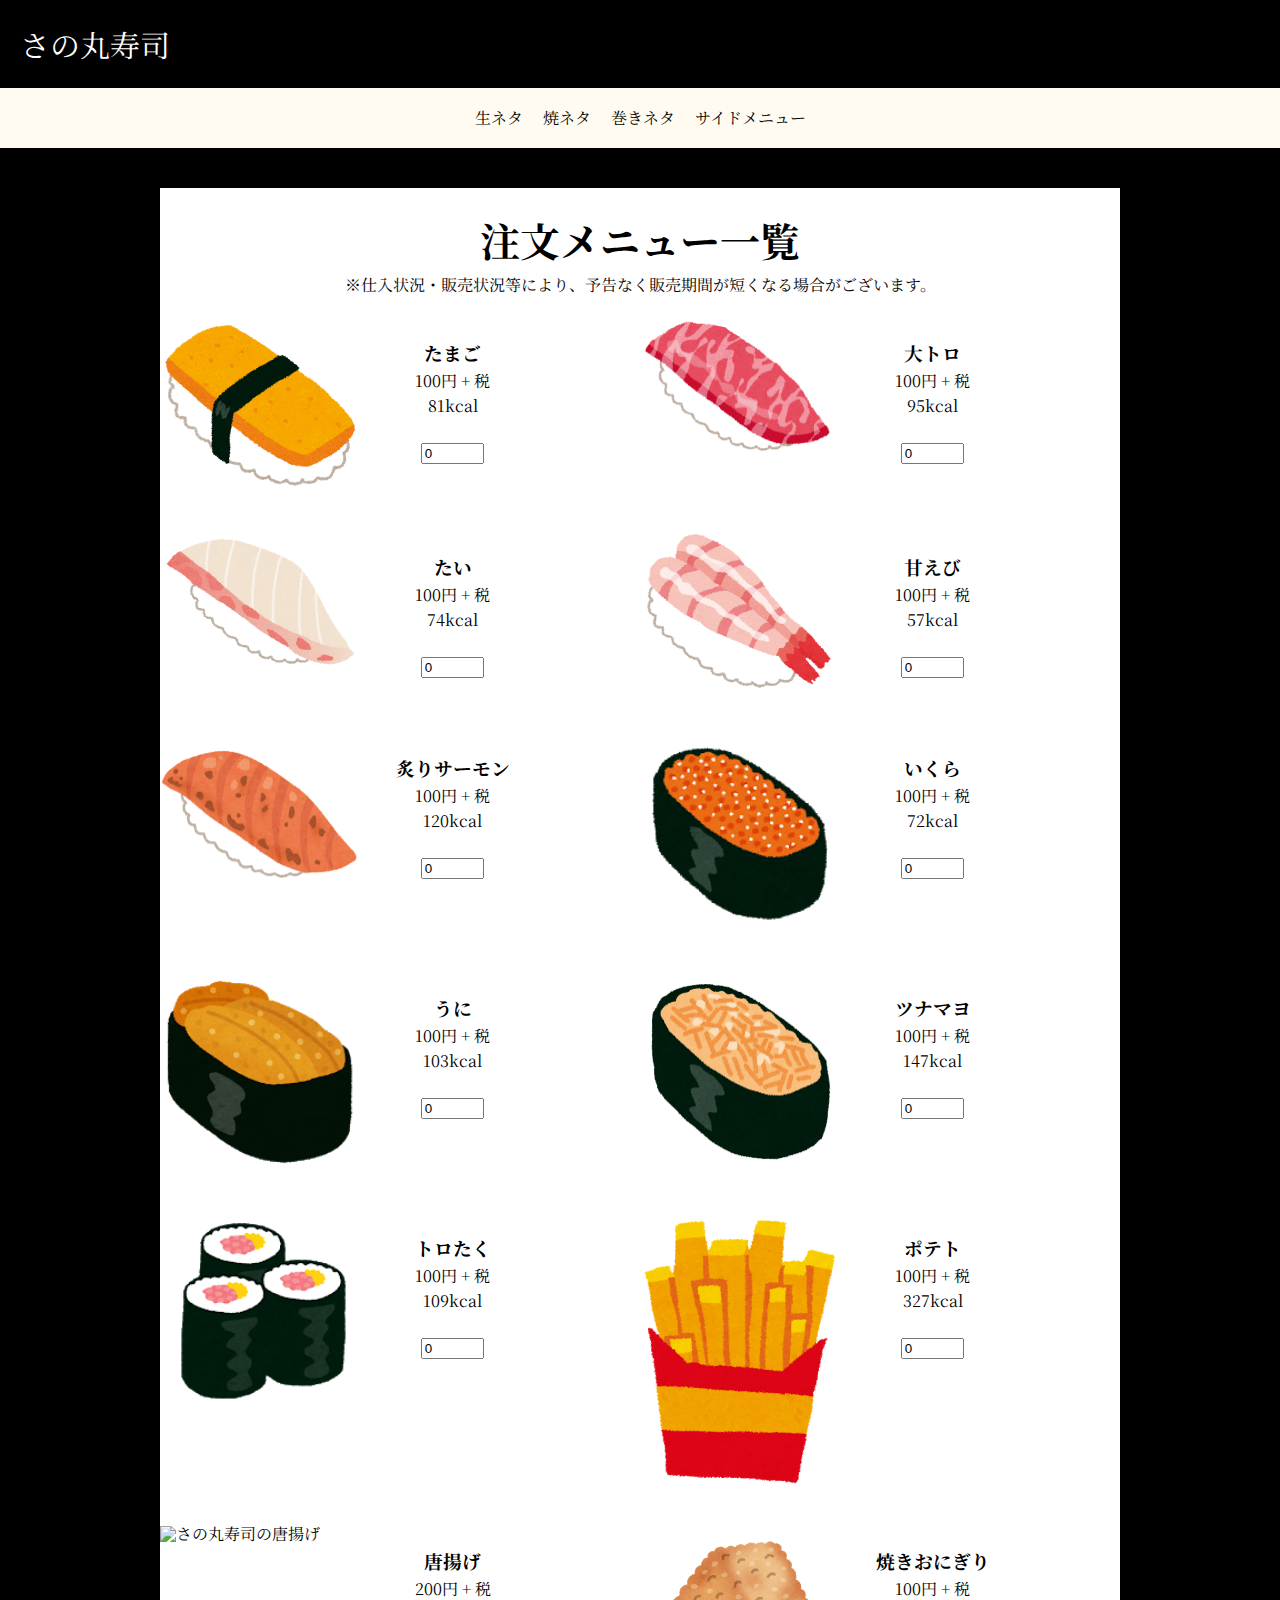
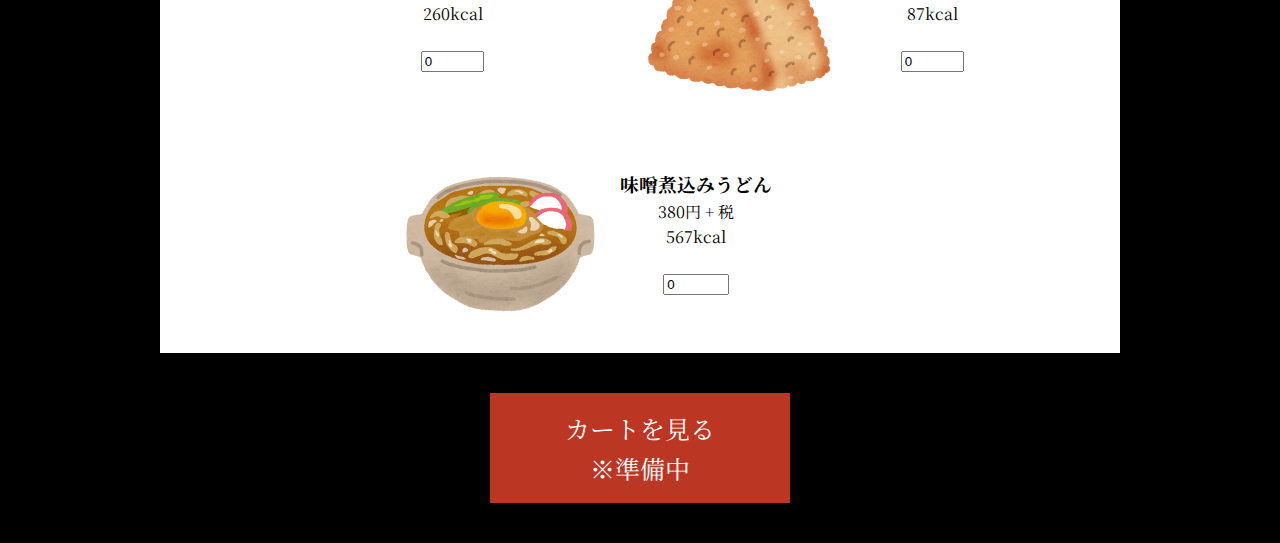
==== order.html @ 3fa46093 "Create order.html" ====
<!DOCTYPE html>
<html lang="ja">
    <head>
        <meta charset="UTF-8">
        <title>さの丸寿司</title>
        <meta name="viewport" content="width=device-width, initial-scale=1.0, maximum-scale=1.0, minimum-scale=1.0">
        <link rel="stylesheet" href="./css/reset.css" type="text/css">
        <link rel="stylesheet" href="./css/style.css" type="text/css">
        <link href="https://fonts.googleapis.com/css2?family=Noto+Serif+JP:wght@600&display=swap" rel="stylesheet">
    </head>

    <body>
      <header class="header">
        <a href="index.html" class="logo">さの丸寿司</a>
        <div class="select-ber">
          <ul class="select-menu">
            <li class="genre"><a href="#nama">生ネタ</a></li>
            <li class="genre"><a href="#yaki">焼ネタ</a></li>
            <li class="genre"><a href="#maki">巻きネタ</a></li>
            <li class="genre"><a href="#side">サイドメニュー</a></li>
          </ul>
        </div>
        <!-- <img src="./images/top2.png" alt="さの丸寿司" class="top-img"> -->
      </header>

      <main class="main">
        <div class="menu">
          <div class="menu-text">
            <h1 class="big-menu">注文メニュー一覧</h1>
            <p class="note">※仕入状況・販売状況等により、予告なく販売期間が短くなる場合がございます。</p>
          </div>

          <ul class="sushi-list">
            <li class="sushi-set" id="nama">
              <figure class="sushi-photo">
                <img src="./images/sushi_tamago.png" alt="さの丸寿司のたまご" class="sushi-img">
              </figure>
              <div class="order-page">
                <div class="sushi-text">
                  <h3>たまご</h3>
                  <p>100円 + 税<br>81kcal</p>
                </div>
                <div class="sushi-input">
                  <input type="number" name="example2" value="0" style="width: 30%;">
                </div>
              </div>
            </li>

            <li class="sushi-set">
              <figure class="sushi-photo">
                <img src="./images/sushi_ootoro.png" alt="さの丸寿司の大トロ" class="sushi-img">
              </figure>
              <div class="order-page">
                <div class="sushi-text">
                  <h3>大トロ</h3>
                  <p>100円 + 税<br>95kcal</p>
                </div>
                <div class="sushi-input">
                  <input type="number" name="example2" value="0" style="width: 30%;">
                </div>
              </div>
            </li>

            <li class="sushi-set">
              <figure class="sushi-photo">
                <img src="./images/sushi_tai.png" alt="さの丸寿司のたい" class="sushi-img">
              </figure>
              <div class="order-page">
                <div class="sushi-text">
                  <h3>たい</h3>
                  <p>100円 + 税<br>74kcal</p>
                </div>
                <div class="sushi-input">
                  <input type="number" name="example2" value="0" style="width: 30%;">
                </div>
              </div>
            </li>

            <li class="sushi-set" id="yaki">
              <figure class="sushi-photo">
                <img src="./images/sushi_amaebi.png" alt="さの丸寿司の甘えび" class="sushi-img">
              </figure>
              <div class="order-page">
                <div class="sushi-text">
                  <h3>甘えび</h3>
                  <p>100円 + 税<br>57kcal</p>
                </div>
                <div class="sushi-input">
                  <input type="number" name="example2" value="0" style="width: 30%;">
                </div>
              </div>
            </li>

            <li class="sushi-set">
              <figure class="sushi-photo">
                <img src="./images/sushi_aburi_salmon.png" alt="さの丸寿司の炙りサーモン" class="sushi-img">
              </figure>
              <div class="order-page">
                <div class="sushi-text">
                  <h3>炙りサーモン</h3>
                  <p>100円 + 税<br>120kcal</p>
                </div>
                <div class="sushi-input">
                  <input type="number" name="example2" value="0" style="width: 30%;">
                </div>
              </div>
            </li>

            <li class="sushi-set">
              <figure class="sushi-photo">
                <img src="./images/sushi_ikura.png" alt="さの丸寿司のいくら" class="sushi-img">
              </figure>
              <div class="order-page">
                <div class="sushi-text">
                  <h3>いくら</h3>
                  <p>100円 + 税<br>72kcal</p>
                </div>
                <div class="sushi-input">
                  <input type="number" name="example2" value="0" style="width: 30%;">
                </div>
              </div>
            </li>

            <li class="sushi-set" id="age">
              <figure class="sushi-photo">
                <img src="./images/sushi_uni.png" alt="さの丸寿司のうに" class="sushi-img">
              </figure>
              <div class="order-page">
                <div class="sushi-text">
                  <h3>うに</h3>
                  <p>100円 + 税<br>103kcal</p>
                </div>
                <div class="sushi-input">
                  <input type="number" name="example2" value="0" style="width: 30%;">
                </div>
              </div>
            </li>

            <li class="sushi-set">
              <figure class="sushi-photo">
                <img src="./images/sushi_tsuna.png" alt="さの丸寿司のツナマヨ" class="sushi-img">
              </figure>
              <div class="order-page">
                <div class="sushi-text">
                  <h3>ツナマヨ</h3>
                  <p>100円 + 税<br>147kcal</p>
                </div>
                <div class="sushi-input">
                  <input type="number" name="example2" value="0" style="width: 30%;">
                </div>
              </div>
            </li>

            <li class="sushi-set" id="maki">
              <figure class="sushi-photo">
                <img src="./images/sushi_makimono_torotaku.png" alt="さの丸寿司のトロたく" class="sushi-img">
              </figure>
              <div class="order-page">
                <div class="sushi-text">
                  <h3>トロたく</h3>
                  <p>100円 + 税<br>109kcal</p>
                </div>
                <div class="sushi-input">
                  <input type="number" name="example2" value="0" style="width: 30%;">
                </div>
              </div>
            </li>

            <li class="sushi-set">
              <figure class="sushi-photo">
                <img src="./images/food_frenchfry.png" alt="さの丸寿司のポテト" class="sushi-img">
              </figure>
              <div class="order-page">
                <div class="sushi-text">
                  <h3>ポテト</h3>
                  <p>100円 + 税<br>327kcal</p>
                </div>
                <div class="sushi-input">
                  <input type="number" name="example2" value="0" style="width: 30%;">
                </div>
              </div>
            </li>

            <li class="sushi-set" id="side">
              <figure class="sushi-photo">
                <img src="./images/food_karaage.png" alt="さの丸寿司の唐揚げ" class="sushi-img">
              </figure>
              <div class="order-page">
                <div class="sushi-text">
                  <h3>唐揚げ</h3>
                  <p>200円 + 税<br>260kcal</p>
                </div>
                <div class="sushi-input">
                  <input type="number" name="example2" value="0" style="width: 30%;">
                </div>
              </div>
            </li>

            <li class="sushi-set">
              <figure class="sushi-photo">
                <img src="./images/onigiri_yakionigiri.png" alt="さの丸寿司の焼きおにぎり" class="sushi-img">
              </figure>
              <div class="order-page">
                <div class="sushi-text">
                  <h3>焼きおにぎり</h3>
                  <p>100円 + 税<br>87kcal</p>
                </div>
                <div class="sushi-input">
                  <input type="number" name="example2" value="0" style="width: 30%;">
                </div>
              </div>
            </li>

            <li class="sushi-set">
              <figure class="sushi-photo">
                <img src="./images/food_misonikomi_udon.png" alt="さの丸寿司の味噌煮込みうどん" class="sushi-img">
              </figure>
              <div class="order-page">
                <div class="sushi-text">
                  <h3>味噌煮込みうどん</h3>
                  <p>380円 + 税<br>567kcal</p>
                </div>
                <div class="sushi-input">
                  <input type="number" name="example2" value="0" style="width: 30%;">
                </div>
              </div>
            </li>

          </ul>
        </div>

        <a href="order.html" class="order-btn">
          <p class="order-text">カートを見る<br>※準備中</p>
        </a>

      </main>
    </body>
</html>
---- css/style.css ----
.header {

}

body {
  background-color: black;
}

.logo {
  display: block;
  color: #ffffff;
  font-size: 30px;
  padding: 20px;
}

.top-img {
  display: block;
  width: 90vw;
  margin: 20px auto;
  background-size: contain;
}

.menu {
  background-color: #ffffff;
  width: 75vw;
  margin: 40px auto;
}

.menu-text {
  text-align: center;
}

.big-menu {
  padding-top: 20px;
  font-size: 40px;
}

.note {

}

.sushi-list {
  display: flex;
  /* float: left; */
  flex-wrap: wrap;
}

.sushi-set {
  margin: 20px auto;
  display: flex;
  width: 50%;
}

.sushi-img {
  width: 100%;
  display: block;
}

.sushi-photo {
  width: 200px;
}

.sushi-text {
  margin: 20px;
  text-align: center;
}

.order-text {
  color: #ffffff;
}

.order-btn {
  display: block;
  background-color: #bc3624;
  width: 300px;
  height: 110px;
  margin: 40px auto;
  transition: all 0.2s ease-in-out;
}

.order-btn:hover {
  background-color: #da503e;
}

.order-text {
  font-size: 25px;
  text-align: center;
  padding: 15px;
}

/* order.html */
.select-ber {
  display: flex;
  z-index: 1;
  height: 60px;
  background-color: #fffbf1;
  justify-content: center;
  align-items: center;
}

.select-menu {
  display: flex;
}

.genre {
  padding: 10px;
}

.genre:hover {
  transition: all 0.2s ease-in-out;
  color: #b09a68;
}

.order-page {
  text-align: center;
}

@media screen and (max-width: 480px) {
  .logo {
    font-size: 20px;
  }

  .big-menu {
    font-size: 30px;
  }

  .note {
    font-size: 10px;
  }

  .sushi-set {
    width: 100%;
  }

  .order-btn {
    display: block;
    background-color: #bc3624;
    width: 180px;
    height: 80px;
    margin: 20px auto;
  }

  .order-text {
    font-size: 18px;
    text-align: center;
    padding: 10px;
  }

  .genre {
    font-size: 13px;
  }
}
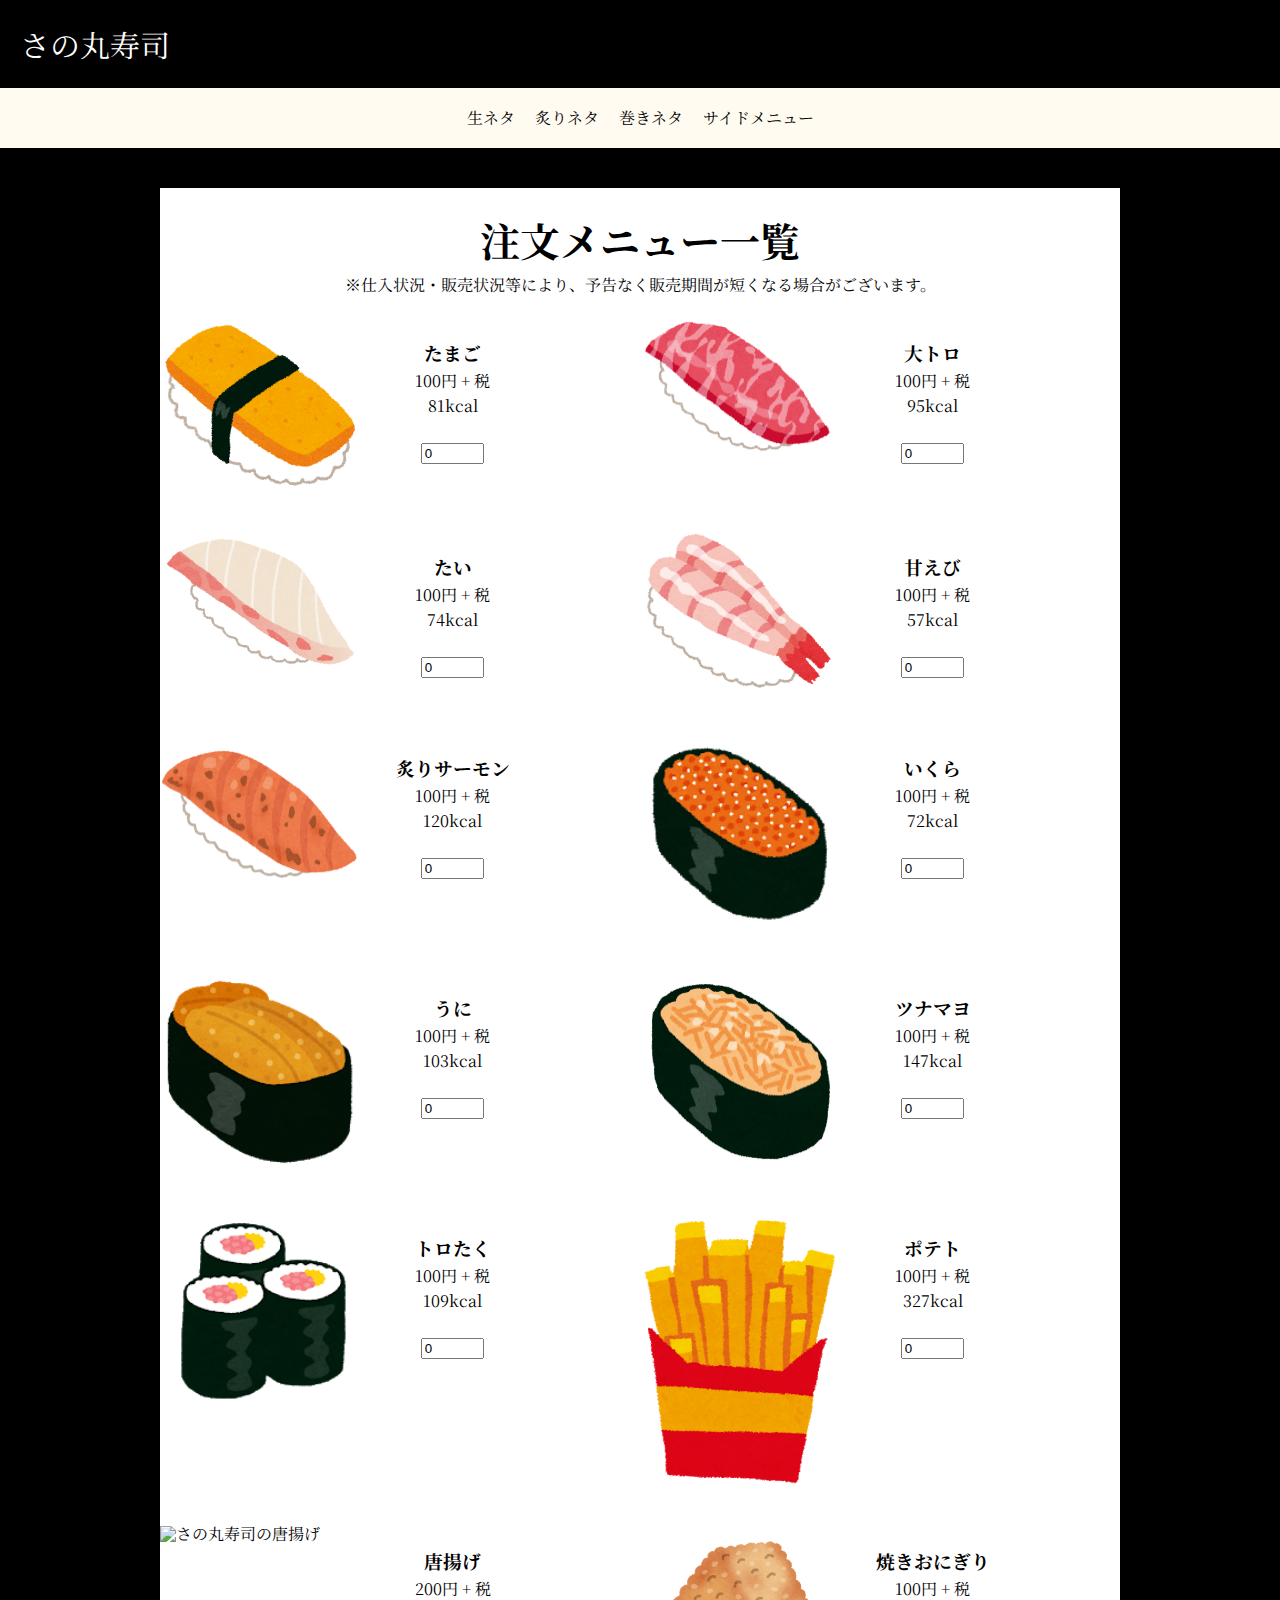
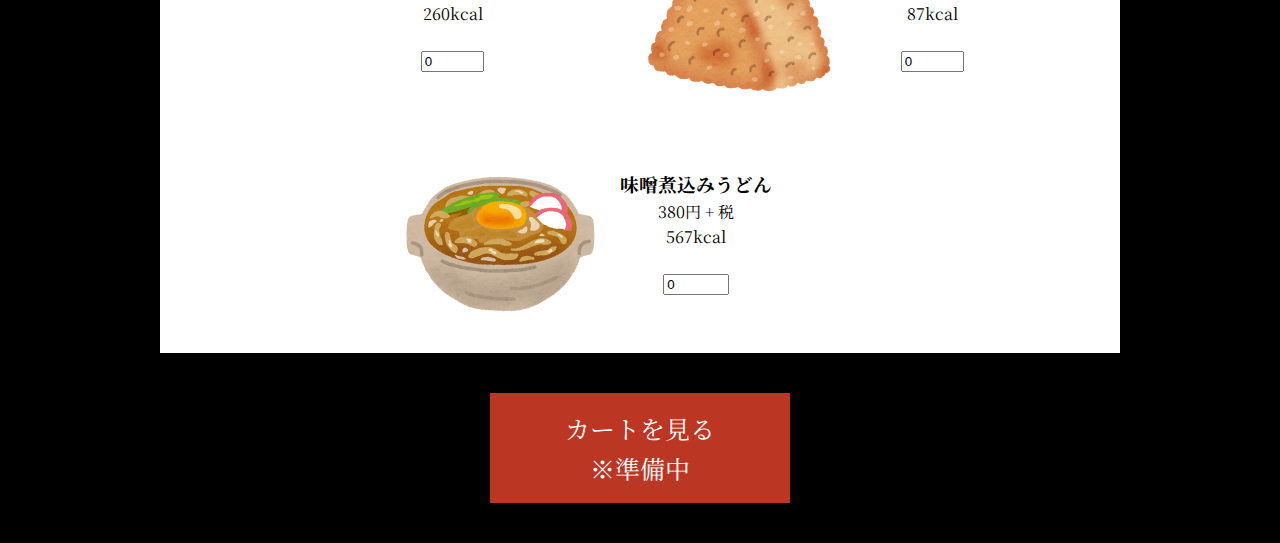
==== commit cdc30ca6: "Update order.html" ====
--- a/order.html
+++ b/order.html
@@ -15,7 +15,7 @@
         <div class="select-ber">
           <ul class="select-menu">
             <li class="genre"><a href="#nama">生ネタ</a></li>
-            <li class="genre"><a href="#yaki">焼ネタ</a></li>
+            <li class="genre"><a href="#aburi">炙りネタ</a></li>
             <li class="genre"><a href="#maki">巻きネタ</a></li>
             <li class="genre"><a href="#side">サイドメニュー</a></li>
           </ul>
@@ -76,7 +76,7 @@
               </div>
             </li>
 
-            <li class="sushi-set" id="yaki">
+            <li class="sushi-set">
               <figure class="sushi-photo">
                 <img src="./images/sushi_amaebi.png" alt="さの丸寿司の甘えび" class="sushi-img">
               </figure>
@@ -91,7 +91,7 @@
               </div>
             </li>
 
-            <li class="sushi-set">
+            <li class="sushi-set" id="aburi">
               <figure class="sushi-photo">
                 <img src="./images/sushi_aburi_salmon.png" alt="さの丸寿司の炙りサーモン" class="sushi-img">
               </figure>
@@ -106,7 +106,7 @@
               </div>
             </li>
 
-            <li class="sushi-set">
+            <li class="sushi-set" id="maki">
               <figure class="sushi-photo">
                 <img src="./images/sushi_ikura.png" alt="さの丸寿司のいくら" class="sushi-img">
               </figure>
@@ -121,7 +121,7 @@
               </div>
             </li>
 
-            <li class="sushi-set" id="age">
+            <li class="sushi-set">
               <figure class="sushi-photo">
                 <img src="./images/sushi_uni.png" alt="さの丸寿司のうに" class="sushi-img">
               </figure>
@@ -151,7 +151,7 @@
               </div>
             </li>
 
-            <li class="sushi-set" id="maki">
+            <li class="sushi-set">
               <figure class="sushi-photo">
                 <img src="./images/sushi_makimono_torotaku.png" alt="さの丸寿司のトロたく" class="sushi-img">
               </figure>
@@ -166,7 +166,7 @@
               </div>
             </li>
 
-            <li class="sushi-set">
+            <li class="sushi-set" id="side">
               <figure class="sushi-photo">
                 <img src="./images/food_frenchfry.png" alt="さの丸寿司のポテト" class="sushi-img">
               </figure>
@@ -181,7 +181,7 @@
               </div>
             </li>
 
-            <li class="sushi-set" id="side">
+            <li class="sushi-set">
               <figure class="sushi-photo">
                 <img src="./images/food_karaage.png" alt="さの丸寿司の唐揚げ" class="sushi-img">
               </figure>
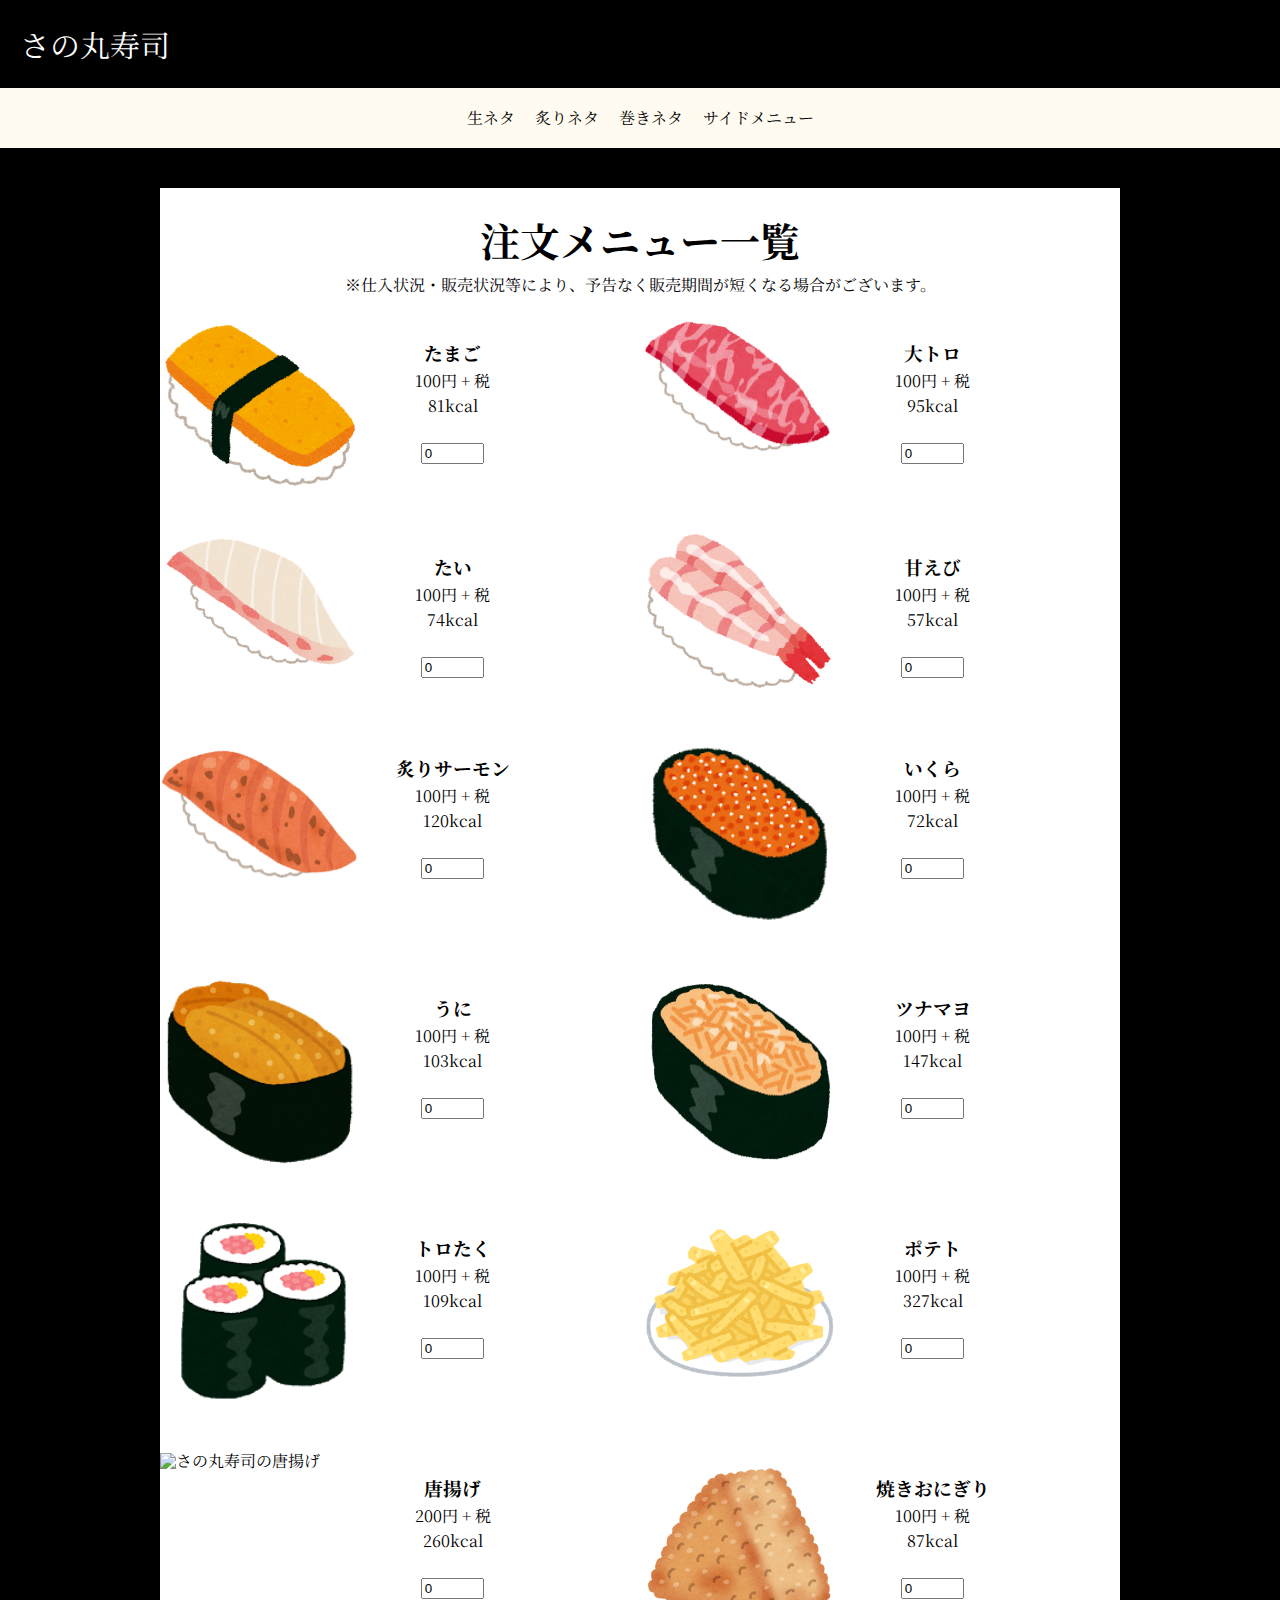
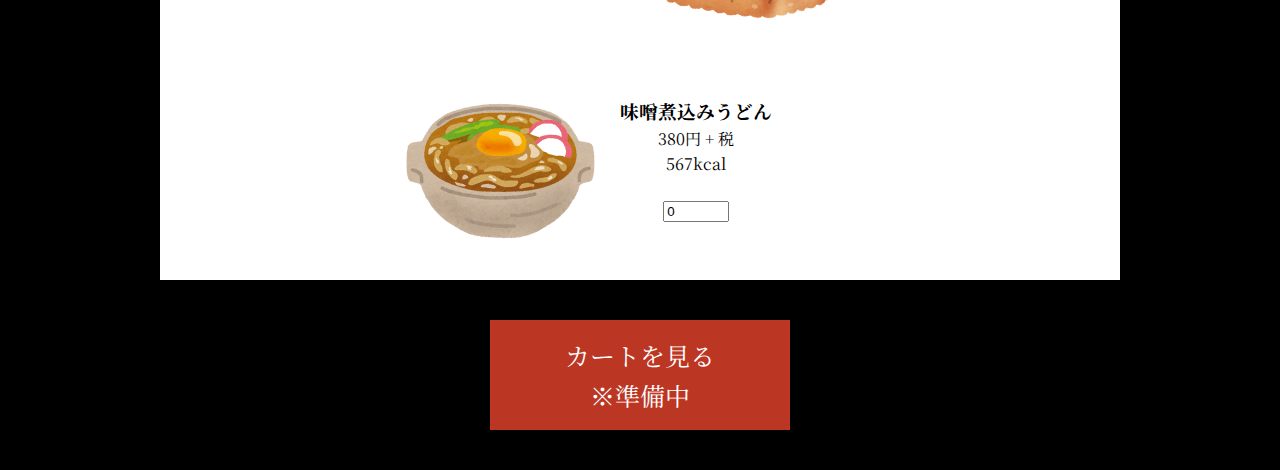
==== commit fbe693bc: "Update order.html" ====
--- a/order.html
+++ b/order.html
@@ -168,7 +168,7 @@
 
             <li class="sushi-set" id="side">
               <figure class="sushi-photo">
-                <img src="./images/food_frenchfry.png" alt="さの丸寿司のポテト" class="sushi-img">
+                <img src="./images/food_fried_potato_dish.png" alt="さの丸寿司のポテト" class="sushi-img">
               </figure>
               <div class="order-page">
                 <div class="sushi-text">
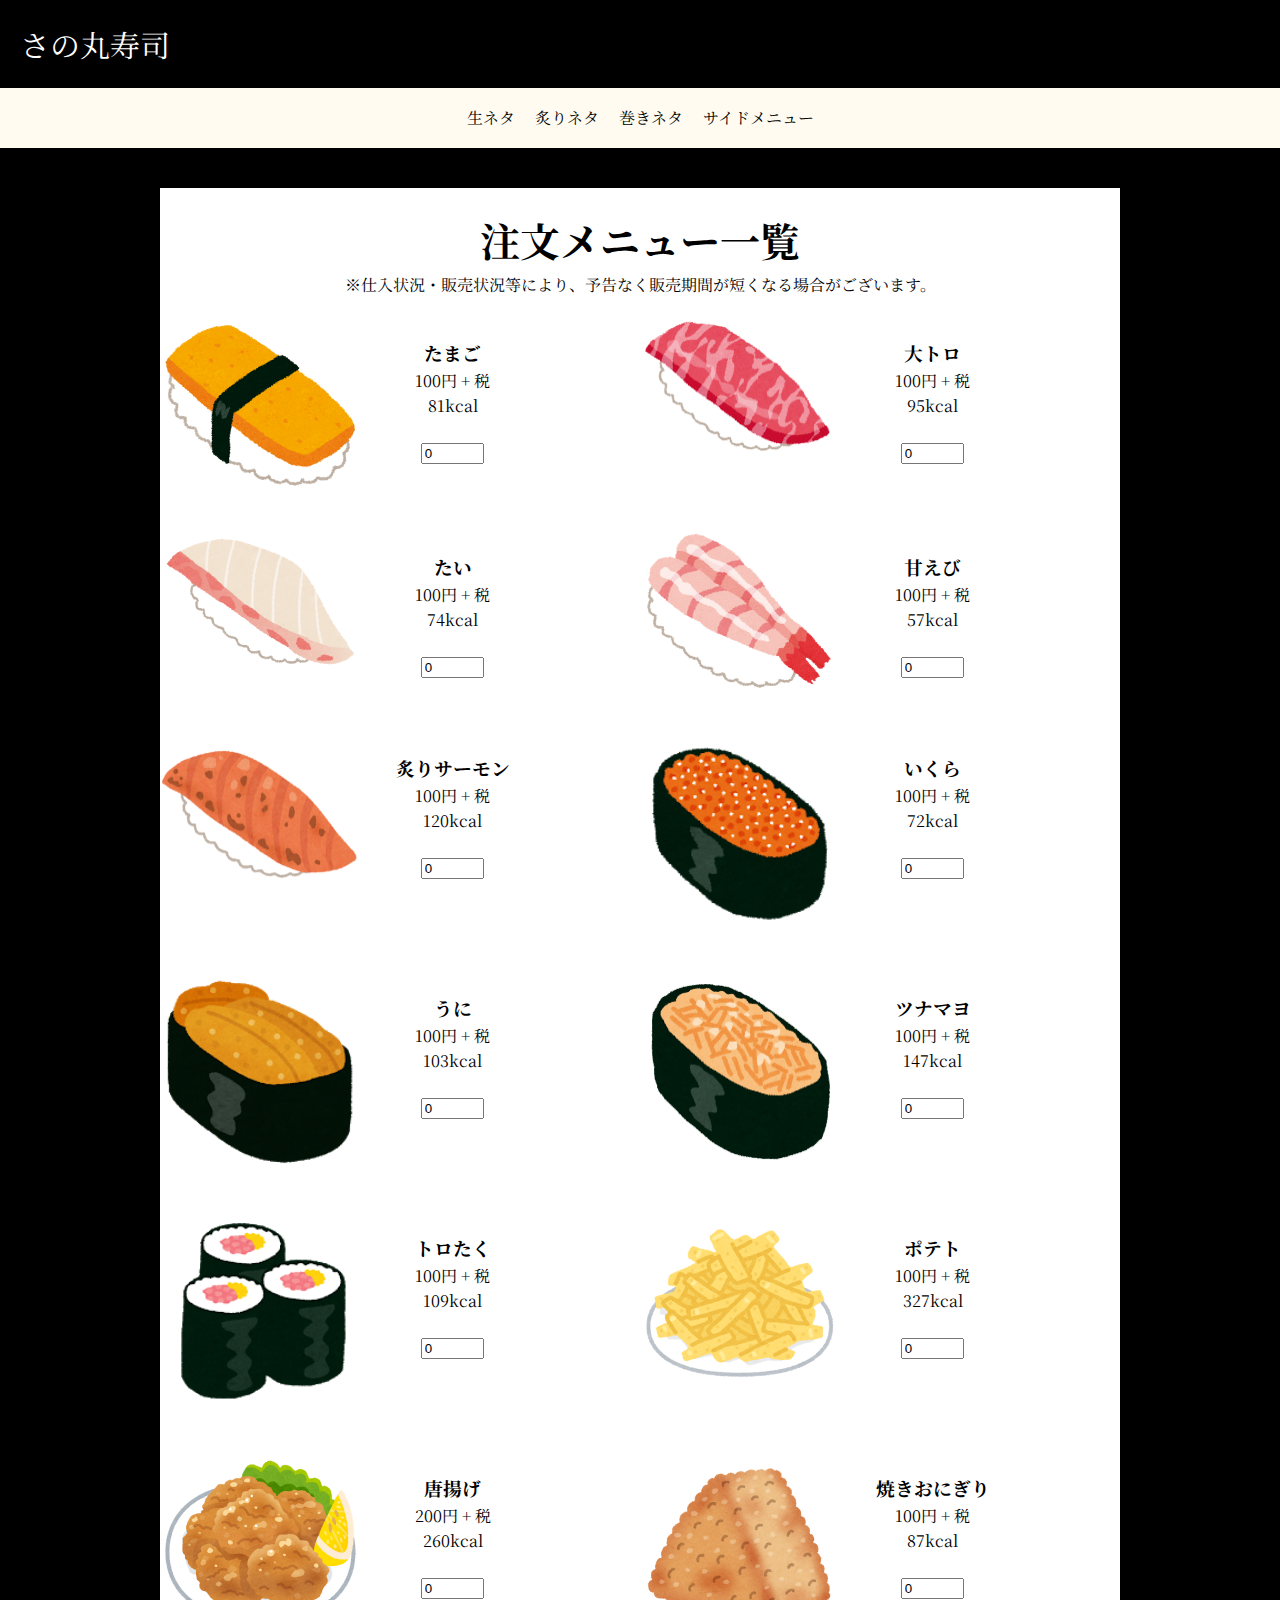
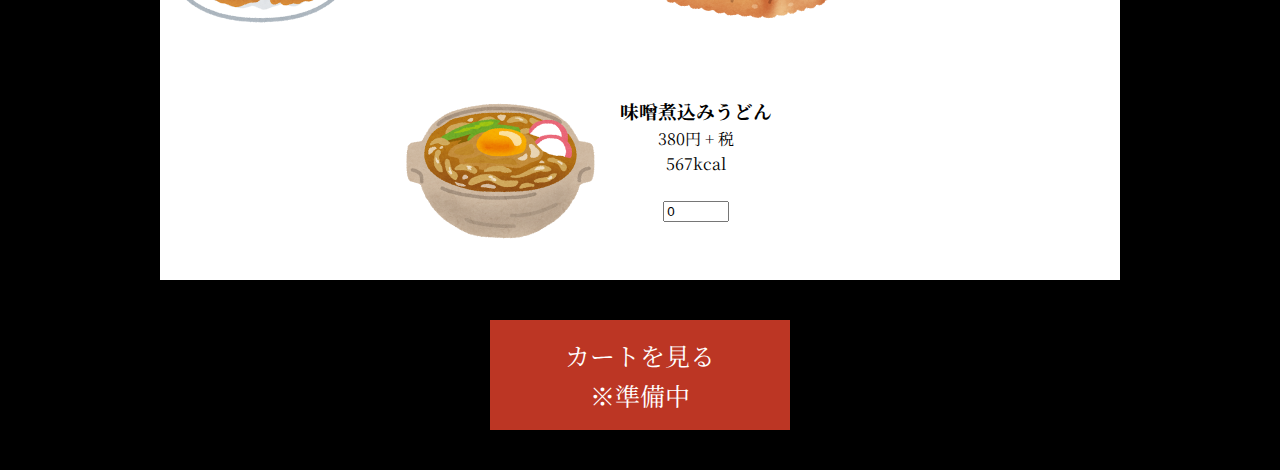
==== commit ed7213c5: "Update order.html" ====
--- a/order.html
+++ b/order.html
@@ -183,7 +183,7 @@
 
             <li class="sushi-set">
               <figure class="sushi-photo">
-                <img src="./images/food_karaage.png" alt="さの丸寿司の唐揚げ" class="sushi-img">
+                <img src="./images/food_karaage_lemon.png" alt="さの丸寿司の唐揚げ" class="sushi-img">
               </figure>
               <div class="order-page">
                 <div class="sushi-text">
